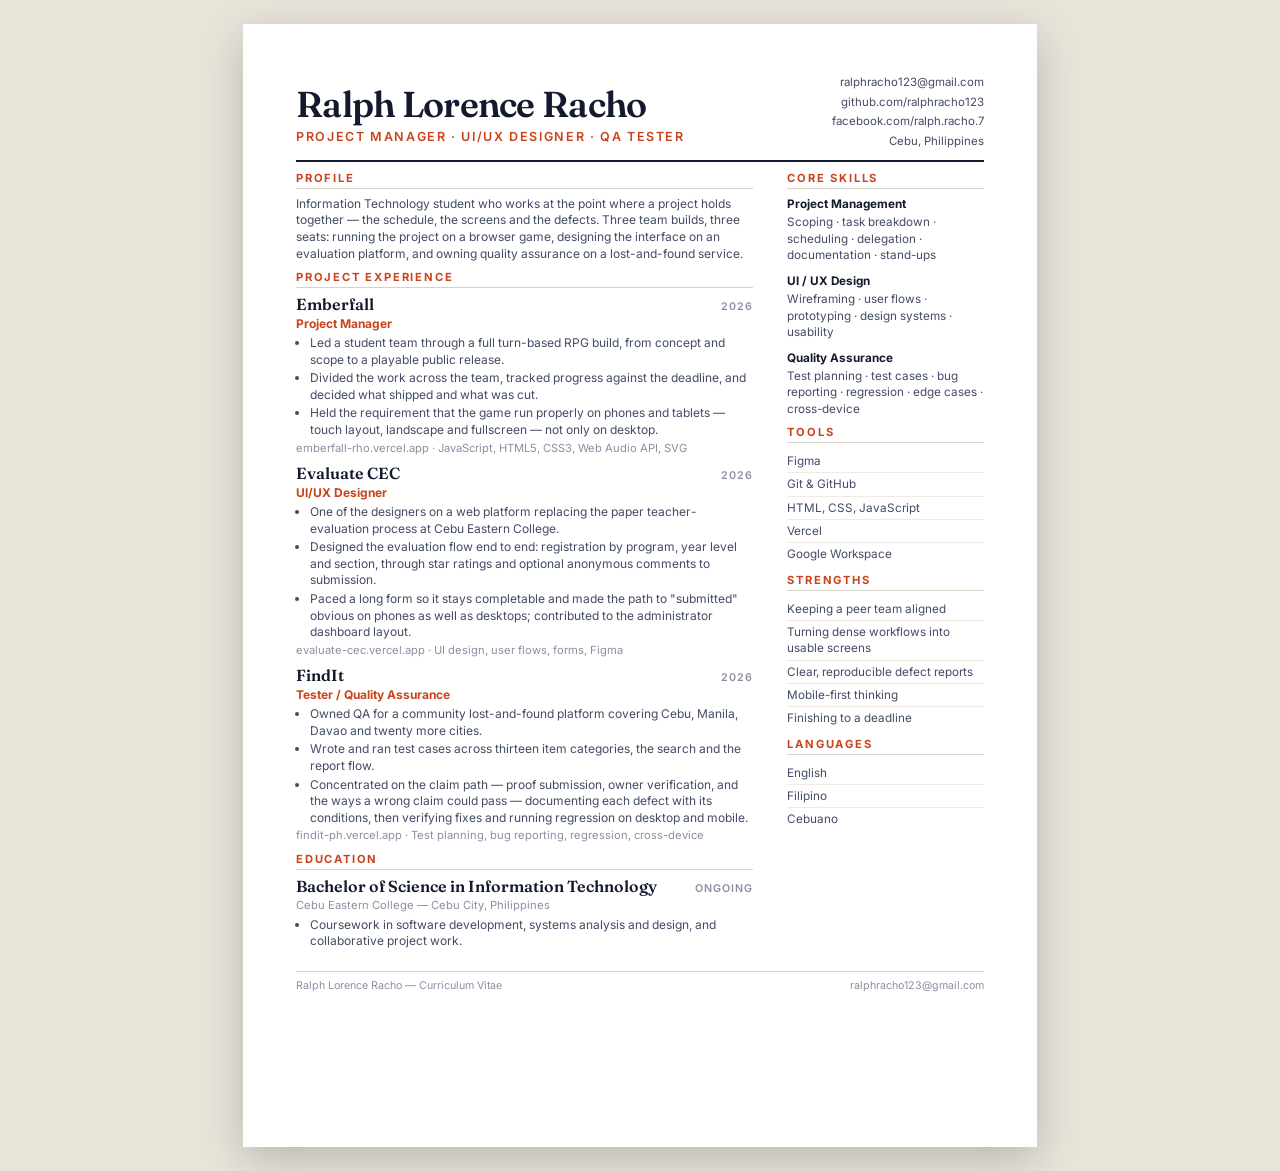
==== cv/cv.html @ 39a18bef "Portfolio site for Ralph Lorence Racho Static HTML/CSS/JS portfolio: hero, about, skills, three proj" ====
<!doctype html>
<html lang="en">
<head>
<meta charset="utf-8" />
<title>Ralph Lorence Racho — Curriculum Vitae</title>
<link rel="preconnect" href="https://fonts.googleapis.com" />
<link rel="preconnect" href="https://fonts.gstatic.com" crossorigin />
<link href="https://fonts.googleapis.com/css2?family=Fraunces:opsz,wght@9..144,400..700&family=Inter:wght@300..700&display=swap" rel="stylesheet" />
<style>
/* ---------------------------------------------------------
   Print-first CV. Edit the text below, then re-run the
   build command in README.md to regenerate the PDF.
   --------------------------------------------------------- */
:root {
  --ink:   #131A2E;
  --soft:  #434C66;
  --faint: #8A90A3;
  --coral: #C9441C;
  --rule:  #D9D3C6;
}

@page { size: A4; margin: 11mm 13mm; }

* { box-sizing: border-box; }

body {
  margin: 0;
  font-family: "Inter", -apple-system, "Segoe UI", Roboto, Arial, sans-serif;
  font-size: 9pt;
  line-height: 1.38;
  color: var(--ink);
  background: #fff;
  -webkit-print-color-adjust: exact;
  print-color-adjust: exact;
}

/* On screen only: show the sheet on a grey desk. */
@media screen {
  body { background: #E8E4DA; padding: 24px 0; }
  .sheet {
    width: 210mm;
    min-height: 297mm;
    margin: 0 auto;
    padding: 13mm 14mm;
    background: #fff;
    box-shadow: 0 12px 40px rgba(0,0,0,.2);
  }
}

h1, h2, h3 { margin: 0; line-height: 1.15; }

/* ---------- header ---------- */
.head {
  display: flex;
  justify-content: space-between;
  align-items: flex-end;
  gap: 16px;
  padding-bottom: 9px;
  border-bottom: 2.5px solid var(--ink);
}
.name {
  font-family: "Fraunces", Georgia, serif;
  font-size: 27pt;
  font-weight: 600;
  letter-spacing: -.02em;
}
.title {
  margin-top: 2px;
  font-size: 9.4pt;
  font-weight: 600;
  letter-spacing: .13em;
  text-transform: uppercase;
  color: var(--coral);
}
.head-contact {
  text-align: right;
  font-size: 8.6pt;
  color: var(--soft);
  line-height: 1.7;
  white-space: nowrap;
}
.head-contact a { color: var(--soft); text-decoration: none; }

/* ---------- layout ---------- */
.cols {
  display: flex;
  gap: 9mm;
  margin-top: 10px;
}
.main { flex: 1 1 auto; min-width: 0; }
.side { flex: 0 0 52mm; }

section { margin-bottom: 9px; break-inside: avoid; }

h2 {
  font-size: 8.4pt;
  font-weight: 700;
  letter-spacing: .16em;
  text-transform: uppercase;
  color: var(--coral);
  padding-bottom: 3px;
  margin-bottom: 7px;
  border-bottom: 1px solid var(--rule);
}

p { margin: 0 0 6px; }
.lede { color: var(--soft); }

/* ---------- entries ---------- */
.entry { margin-bottom: 8px; break-inside: avoid; }
.entry:last-child { margin-bottom: 0; }

.entry-top {
  display: flex;
  justify-content: space-between;
  align-items: baseline;
  gap: 10px;
}
.entry h3 {
  font-family: "Fraunces", Georgia, serif;
  font-size: 12pt;
  font-weight: 600;
}
.when {
  font-size: 8pt;
  font-weight: 600;
  letter-spacing: .1em;
  text-transform: uppercase;
  color: var(--faint);
  white-space: nowrap;
}
.role {
  font-size: 9pt;
  font-weight: 700;
  color: var(--coral);
  margin: 1px 0 3px;
}
.meta {
  font-size: 8.4pt;
  color: var(--faint);
  margin: 2px 0 0;
}
.meta a { color: var(--faint); }

ul.bullets { margin: 3px 0 0; padding-left: 14px; }
ul.bullets li { margin-bottom: 2px; color: var(--soft); }

/* ---------- side column ---------- */
.side h2 { margin-top: 0; }
.skill-group { margin-bottom: 9px; }
.skill-group strong {
  display: block;
  font-size: 8.8pt;
  margin-bottom: 2px;
}
.skill-group span { color: var(--soft); font-size: 8.8pt; }

.side ul.plain li {
  padding: 3px 0;
  border-bottom: 1px solid #EFEBE2;
  color: var(--soft);
  font-size: 8.8pt;
}
.side ul.plain { padding: 0; list-style: none; margin: 0; }
.side ul.plain li:last-child { border-bottom: 0; }

.foot {
  margin-top: 12px;
  padding-top: 7px;
  border-top: 1px solid var(--rule);
  font-size: 8pt;
  color: var(--faint);
  display: flex;
  justify-content: space-between;
  gap: 10px;
}
</style>
</head>
<body>
<div class="sheet">

  <header class="head">
    <div>
      <h1 class="name">Ralph Lorence Racho</h1>
      <p class="title">Project Manager · UI/UX Designer · QA Tester</p>
    </div>
    <div class="head-contact">
      <a href="mailto:ralphracho123@gmail.com">ralphracho123@gmail.com</a><br />
      <a href="https://github.com/ralphracho123">github.com/ralphracho123</a><br />
      <a href="https://www.facebook.com/ralph.racho.7">facebook.com/ralph.racho.7</a><br />
      Cebu, Philippines
    </div>
  </header>

  <div class="cols">

    <!-- ============ MAIN COLUMN ============ -->
    <div class="main">

      <section>
        <h2>Profile</h2>
        <p class="lede">
          Information Technology student who works at the point where a project holds
          together — the schedule, the screens and the defects. Three team builds, three
          seats: running the project on a browser game, designing the interface on an
          evaluation platform, and owning quality assurance on a lost-and-found service.
        </p>
      </section>

      <section>
        <h2>Project Experience</h2>

        <div class="entry">
          <div class="entry-top">
            <h3>Emberfall</h3>
            <span class="when">2026</span>
          </div>
          <p class="role">Project Manager</p>
          <ul class="bullets">
            <li>Led a student team through a full turn-based RPG build, from concept and scope to a playable public release.</li>
            <li>Divided the work across the team, tracked progress against the deadline, and decided what shipped and what was cut.</li>
            <li>Held the requirement that the game run properly on phones and tablets — touch layout, landscape and fullscreen — not only on desktop.</li>
          </ul>
          <p class="meta">emberfall-rho.vercel.app · JavaScript, HTML5, CSS3, Web Audio API, SVG</p>
        </div>

        <div class="entry">
          <div class="entry-top">
            <h3>Evaluate CEC</h3>
            <span class="when">2026</span>
          </div>
          <p class="role">UI/UX Designer</p>
          <ul class="bullets">
            <li>One of the designers on a web platform replacing the paper teacher-evaluation process at Cebu Eastern College.</li>
            <li>Designed the evaluation flow end to end: registration by program, year level and section, through star ratings and optional anonymous comments to submission.</li>
            <li>Paced a long form so it stays completable and made the path to "submitted" obvious on phones as well as desktops; contributed to the administrator dashboard layout.</li>
          </ul>
          <p class="meta">evaluate-cec.vercel.app · UI design, user flows, forms, Figma</p>
        </div>

        <div class="entry">
          <div class="entry-top">
            <h3>FindIt</h3>
            <span class="when">2026</span>
          </div>
          <p class="role">Tester / Quality Assurance</p>
          <ul class="bullets">
            <li>Owned QA for a community lost-and-found platform covering Cebu, Manila, Davao and twenty more cities.</li>
            <li>Wrote and ran test cases across thirteen item categories, the search and the report flow.</li>
            <li>Concentrated on the claim path — proof submission, owner verification, and the ways a wrong claim could pass — documenting each defect with its conditions, then verifying fixes and running regression on desktop and mobile.</li>
          </ul>
          <p class="meta">findit-ph.vercel.app · Test planning, bug reporting, regression, cross-device</p>
        </div>

      </section>

      <section>
        <h2>Education</h2>
        <div class="entry">
          <div class="entry-top">
            <h3>Bachelor of Science in Information Technology</h3>
            <span class="when">Ongoing</span>
          </div>
          <p class="meta">Cebu Eastern College — Cebu City, Philippines</p>
          <ul class="bullets">
            <li>Coursework in software development, systems analysis and design, and collaborative project work.</li>
          </ul>
        </div>
      </section>

    </div>

    <!-- ============ SIDE COLUMN ============ -->
    <aside class="side">

      <section>
        <h2>Core Skills</h2>
        <div class="skill-group">
          <strong>Project Management</strong>
          <span>Scoping · task breakdown · scheduling · delegation · documentation · stand-ups</span>
        </div>
        <div class="skill-group">
          <strong>UI / UX Design</strong>
          <span>Wireframing · user flows · prototyping · design systems · usability</span>
        </div>
        <div class="skill-group">
          <strong>Quality Assurance</strong>
          <span>Test planning · test cases · bug reporting · regression · edge cases · cross-device</span>
        </div>
      </section>

      <section>
        <h2>Tools</h2>
        <ul class="plain">
          <li>Figma</li>
          <li>Git &amp; GitHub</li>
          <li>HTML, CSS, JavaScript</li>
          <li>Vercel</li>
          <li>Google Workspace</li>
        </ul>
      </section>

      <section>
        <h2>Strengths</h2>
        <ul class="plain">
          <li>Keeping a peer team aligned</li>
          <li>Turning dense workflows into usable screens</li>
          <li>Clear, reproducible defect reports</li>
          <li>Mobile-first thinking</li>
          <li>Finishing to a deadline</li>
        </ul>
      </section>

      <section>
        <h2>Languages</h2>
        <ul class="plain">
          <li>English</li>
          <li>Filipino</li>
          <li>Cebuano</li>
        </ul>
      </section>

    </aside>
  </div>

  <div class="foot">
    <span>Ralph Lorence Racho — Curriculum Vitae</span>
    <span>ralphracho123@gmail.com</span>
  </div>

</div>
</body>
</html>
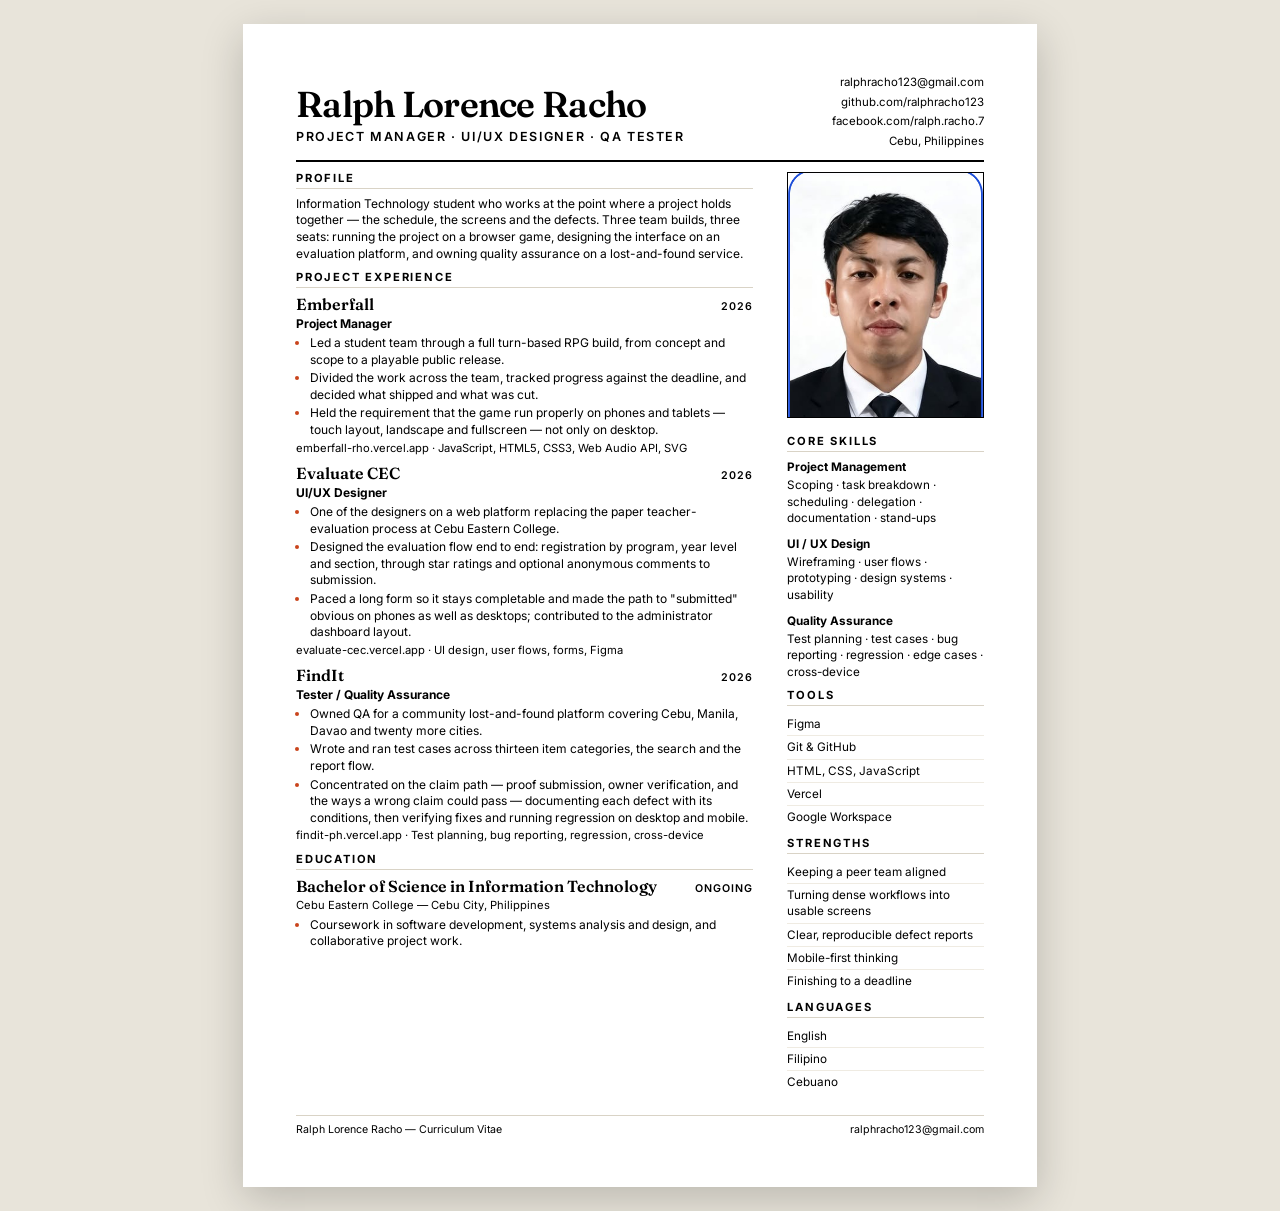
==== commit c4547f34: "Cap the hero portrait, and put a photo on the CV in all-black text The hero portrait was sized by it" ====
--- a/cv/cv.html
+++ b/cv/cv.html
@@ -12,9 +12,9 @@
    build command in README.md to regenerate the PDF.
    --------------------------------------------------------- */
 :root {
-  --ink:   #131A2E;
-  --soft:  #434C66;
-  --faint: #8A90A3;
+  --ink:   #000000;
+  --soft:  #000000;
+  --faint: #000000;
   --coral: #C9441C;
   --rule:  #D9D3C6;
 }
@@ -70,7 +70,7 @@
   font-weight: 600;
   letter-spacing: .13em;
   text-transform: uppercase;
-  color: var(--coral);
+  color: var(--ink);
 }
 .head-contact {
   text-align: right;
@@ -97,7 +97,7 @@
   font-weight: 700;
   letter-spacing: .16em;
   text-transform: uppercase;
-  color: var(--coral);
+  color: var(--ink);
   padding-bottom: 3px;
   margin-bottom: 7px;
   border-bottom: 1px solid var(--rule);
@@ -132,7 +132,7 @@
 .role {
   font-size: 9pt;
   font-weight: 700;
-  color: var(--coral);
+  color: var(--ink);
   margin: 1px 0 3px;
 }
 .meta {
@@ -144,6 +144,7 @@
 
 ul.bullets { margin: 3px 0 0; padding-left: 14px; }
 ul.bullets li { margin-bottom: 2px; color: var(--soft); }
+ul.bullets li::marker { color: var(--coral); }   /* the one surviving accent */
 
 /* ---------- side column ---------- */
 .side h2 { margin-top: 0; }
@@ -152,6 +153,15 @@
   display: block;
   font-size: 8.8pt;
   margin-bottom: 2px;
+}
+.side-photo {
+  display: block;
+  width: 100%;
+  aspect-ratio: 4 / 5;
+  object-fit: cover;
+  object-position: 50% 10%;
+  border: 0.8pt solid var(--ink);
+  margin-bottom: 13pt;
 }
 .skill-group span { color: var(--soft); font-size: 8.8pt; }
 
@@ -272,6 +282,7 @@
 
     <!-- ============ SIDE COLUMN ============ -->
     <aside class="side">
+      <img class="side-photo" src="../assets/ralph.png" alt="Ralph Lorence Racho" />
 
       <section>
         <h2>Core Skills</h2>
